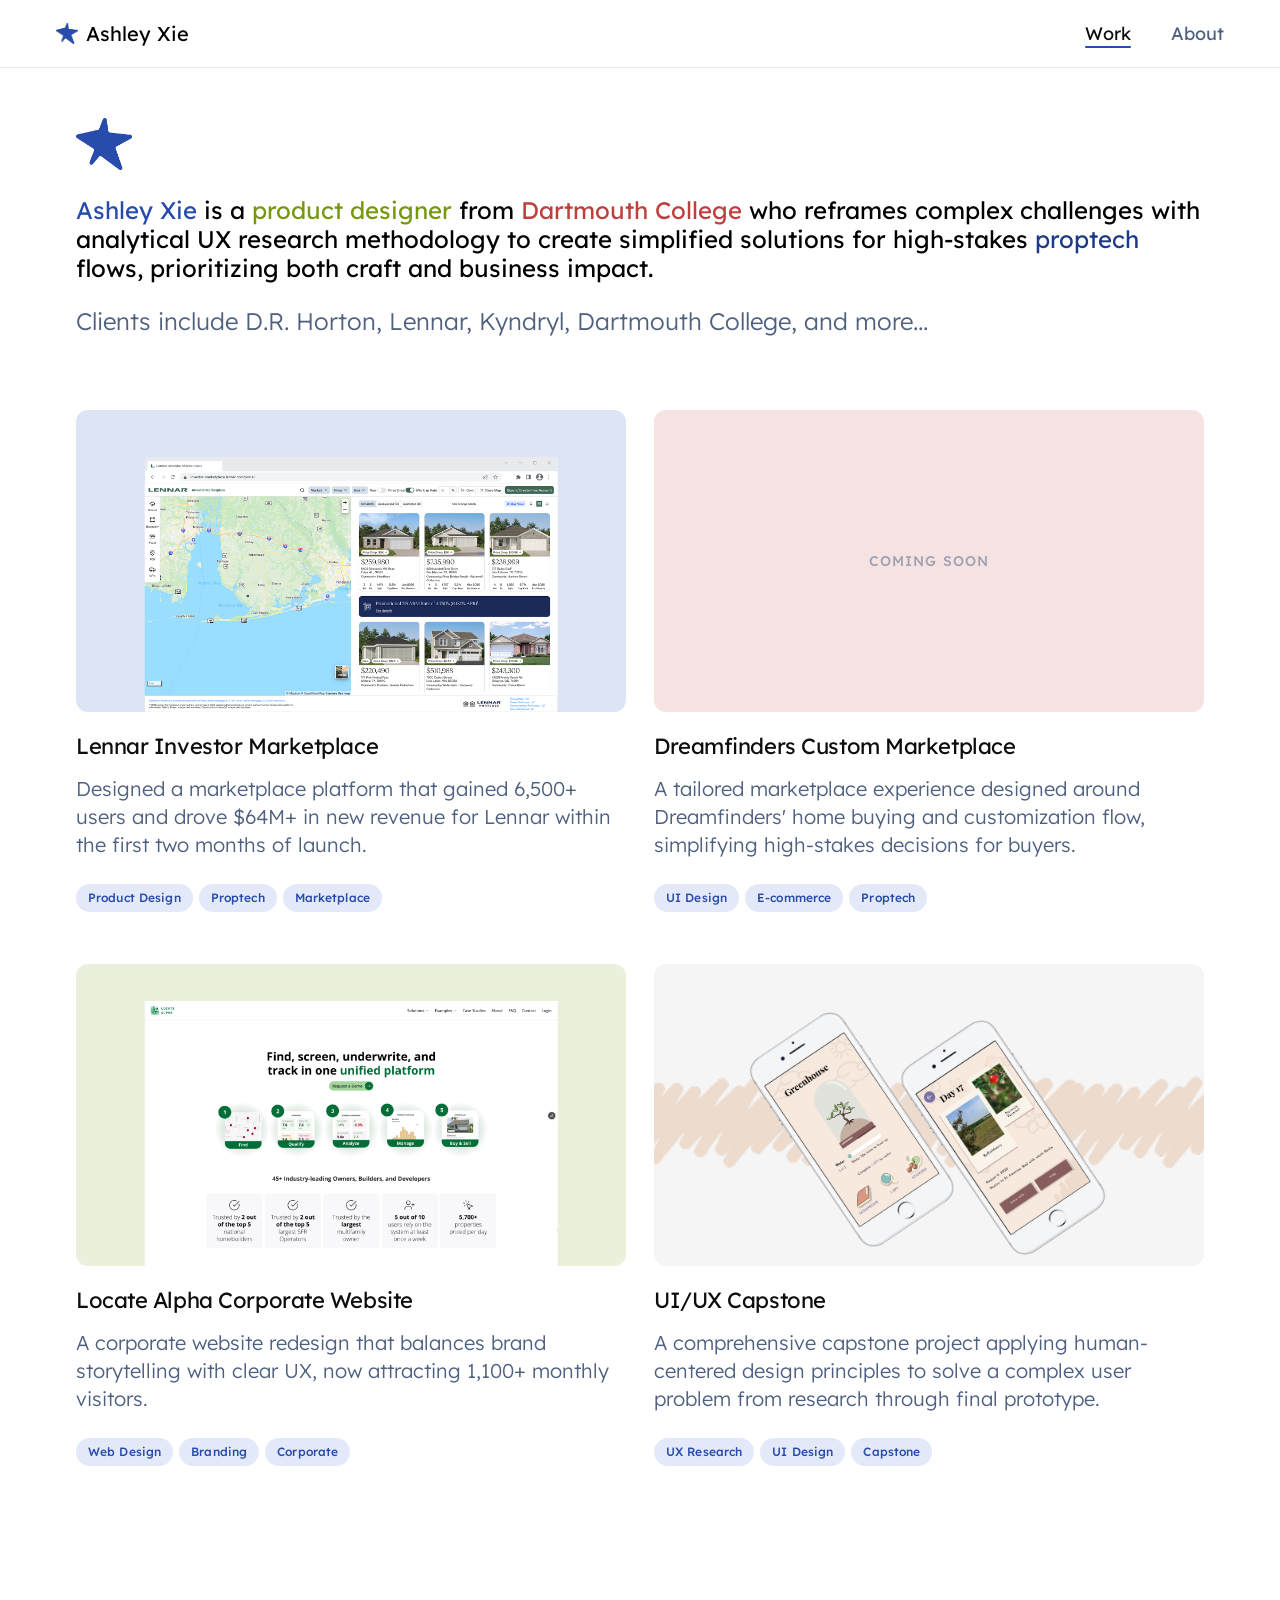
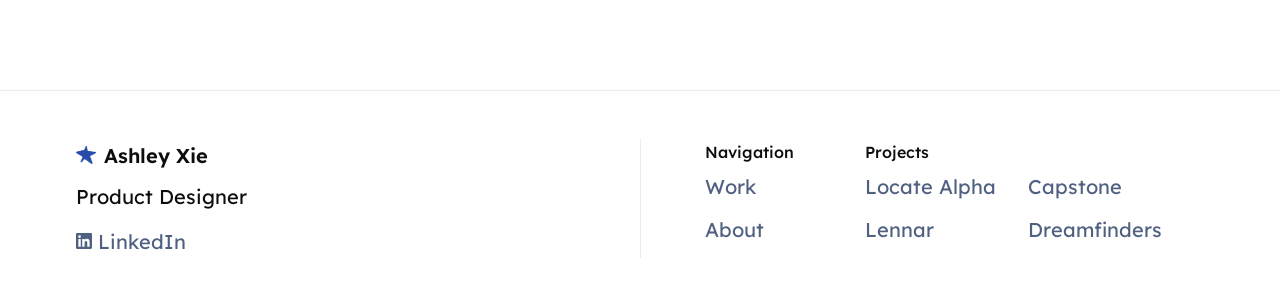
==== index.html @ a70cb06c "Update index.html" ====
<!DOCTYPE html>
<html lang="en">
<head>
  <meta charset="UTF-8" />
  <meta name="viewport" content="width=device-width, initial-scale=1.0" />
  <title>Ashley Xie — Product Designer</title>
  <meta name="description" content="Ashley Xie is a product designer focused on high-stakes proptech flows at Locate Alpha." />
  <link rel="preconnect" href="https://fonts.googleapis.com" />
  <link rel="preconnect" href="https://fonts.gstatic.com" crossorigin />
  <link href="https://fonts.googleapis.com/css2?family=Lexend:wght@300;400;500;600;700&display=swap" rel="stylesheet" />
  <link rel="stylesheet" href="css/styles.css" />
  <link rel="icon" type="image/png" href="images/star.png" />
</head>
<body>

  <!-- ── Navigation ─────────────────────────────────────────── -->
  <nav class="nav" role="navigation" aria-label="Main navigation">
    <div class="nav__inner">
      <a href="index.html" class="nav__logo"><img src="images/star.png" alt="" class="nav__logo-star" aria-hidden="true" />Ashley Xie</a>
      <button class="nav__toggle" aria-label="Toggle navigation menu" aria-expanded="false">
        <span></span><span></span><span></span>
      </button>
      <ul class="nav__links" role="list">
        <li><a href="index.html" class="nav__link active">Work</a></li>
        <li><a href="about.html" class="nav__link">About</a></li>
      </ul>
    </div>
  </nav>

  <main>
    <!-- ── Hero ───────────────────────────────────────────────── -->
    <section class="hero" aria-labelledby="hero-heading">
      <div class="container">
        <img src="images/star.png" alt="" class="hero__star" aria-hidden="true" />
        <p class="hero__statement" id="hero-heading">
          <strong class="hl-blue">Ashley Xie</strong> is a
          <strong class="hl-green">product designer</strong> from
          <strong class="hl-red">Dartmouth College</strong> who reframes complex challenges
          with analytical UX&nbsp;research methodology to create simplified solutions
          for high-stakes <strong class="hl-navy">proptech</strong> flows,
          prioritizing both craft and business impact.
        </p>
        <p class="hero__clients">Clients include D.R. Horton, Lennar, Kyndryl, Dartmouth College, and more...</p>
      </div>
    </section>

    <!-- ── Projects ───────────────────────────────────────────── -->
    <section class="projects" aria-labelledby="projects-heading">
      <div class="container">
        <div class="projects__grid">

          <!-- Card 1 — Lennar -->
          <article class="card">
            <a href="lennar.html" class="card__link" aria-label="View Lennar Investor Marketplace case study">
              <div class="card__thumb card__thumb--2">
                <img src="images/projects/lennar.png" alt="Lennar Investor Marketplace dashboard screenshot" loading="lazy" />
              </div>
              <div class="card__body">
                <h3 class="card__title">Lennar Investor Marketplace</h3>
                <p class="card__desc">
                  Designed a marketplace platform that gained 6,500+ users and drove $64M+
                  in new revenue for Lennar within the first two months of launch.
                </p>
                <div class="card__tags">
                  <span class="tag">Product Design</span>
                  <span class="tag">Proptech</span>
                  <span class="tag">Marketplace</span>
                </div>
              </div>
            </a>
          </article>

          <!-- Card 2 — Dreamfinders -->
          <article class="card">
            <a href="dreamfinders.html" class="card__link" aria-label="View Dreamfinders Custom Marketplace case study">
              <div class="card__thumb card__thumb--3 card__thumb--coming-soon">
                <span class="card__coming-soon">Coming Soon</span>
              </div>
              <div class="card__body">
                <h3 class="card__title">Dreamfinders Custom Marketplace</h3>
                <p class="card__desc">
                  A tailored marketplace experience designed around Dreamfinders' home
                  buying and customization flow, simplifying high-stakes decisions for buyers.
                </p>
                <div class="card__tags">
                  <span class="tag">UI Design</span>
                  <span class="tag">E-commerce</span>
                  <span class="tag">Proptech</span>
                </div>
              </div>
            </a>
          </article>

          <!-- Card 3 — Locate Alpha -->
          <article class="card">
            <a href="locate-alpha.html" class="card__link" aria-label="View Locate Alpha Corporate Website case study">
              <div class="card__thumb card__thumb--4">
                <img src="images/projects/locate-alpha.png" alt="Locate Alpha Corporate Website redesign screenshot" loading="lazy" />
              </div>
              <div class="card__body">
                <h3 class="card__title">Locate Alpha Corporate Website</h3>
                <p class="card__desc">
                  A corporate website redesign that balances brand storytelling with
                  clear UX, now attracting 1,100+ monthly visitors.
                </p>
                <div class="card__tags">
                  <span class="tag">Web Design</span>
                  <span class="tag">Branding</span>
                  <span class="tag">Corporate</span>
                </div>
              </div>
            </a>
          </article>

          <!-- Card 4 — UI/UX Capstone -->
          <article class="card">
            <a href="capstone.html" class="card__link" aria-label="View UI/UX Capstone case study">
              <div class="card__thumb card__thumb--1">
                <img src="images/projects/capstone.png" alt="UI/UX Capstone project screenshot" loading="lazy" />
              </div>
              <div class="card__body">
                <h3 class="card__title">UI/UX Capstone</h3>
                <p class="card__desc">
                  A comprehensive capstone project applying human-centered design principles
                  to solve a complex user problem from research through final prototype.
                </p>
                <div class="card__tags">
                  <span class="tag">UX Research</span>
                  <span class="tag">UI Design</span>
                  <span class="tag">Capstone</span>
                </div>
              </div>
            </a>
          </article>

        </div>
      </div>
    </section>
  </main>

  <!-- ── Footer ─────────────────────────────────────────────── -->
  <footer class="footer" role="contentinfo">
    <div class="container">
      <div class="footer__inner">
        <div class="footer__brand">
          <p class="footer__brand-name">
            <img src="images/star.png" alt="" class="footer__star-img" aria-hidden="true" />
            Ashley Xie
          </p>
          <p class="footer__tagline">Product Designer</p>
          <a href="https://www.linkedin.com/in/ashley-xie/" target="_blank" rel="noopener noreferrer" class="footer__social-link" aria-label="Connect on LinkedIn">
            <svg width="16" height="16" viewBox="0 0 24 24" fill="currentColor" aria-hidden="true"><path d="M20.447 20.452h-3.554v-5.569c0-1.328-.027-3.037-1.852-3.037-1.853 0-2.136 1.445-2.136 2.939v5.667H9.351V9h3.414v1.561h.046c.477-.9 1.637-1.85 3.37-1.85 3.601 0 4.267 2.37 4.267 5.455v6.286zM5.337 7.433a2.062 2.062 0 0 1-2.063-2.065 2.064 2.064 0 1 1 2.063 2.065zm1.782 13.019H3.555V9h3.564v11.452zM22.225 0H1.771C.792 0 0 .774 0 1.729v20.542C0 23.227.792 24 1.771 24h20.451C23.2 24 24 23.227 24 22.271V1.729C24 .774 23.2 0 22.222 0h.003z"/></svg>
            LinkedIn
          </a>
        </div>
        <div class="footer__divider" aria-hidden="true"></div>
        <nav class="footer__col" aria-label="Site navigation">
          <p class="footer__col-heading">Navigation</p>
          <a href="index.html" class="footer__link">Work</a>
          <a href="about.html" class="footer__link">About</a>
        </nav>
        <nav class="footer__col" aria-label="Projects">
          <p class="footer__col-heading">Projects</p>
          <div class="footer__projects">
            <div class="footer__projects-col">
              <a href="locate-alpha.html" class="footer__link">Locate Alpha</a>
              <a href="lennar.html" class="footer__link">Lennar</a>
            </div>
            <div class="footer__projects-col">
              <a href="capstone.html" class="footer__link">Capstone</a>
              <a href="dreamfinders.html" class="footer__link">Dreamfinders</a>
            </div>
          </div>
        </nav>
      </div>
    </div>
  </footer>

  <script src="js/main.js"></script>
  <script src="https://mcp.figma.com/mcp/html-to-design/capture.js" async></script>
</body>
</html>
---- css/styles.css ----
/* ============================================================
   CUSTOM PROPERTIES
   ============================================================ */
:root {
  --color-bg:           #FFFFFF;
  --color-off-white:    #F9FAFC;
  --color-light-blue:   #E3E9F9;
  --color-accent:       #274CAB;
  --color-accent-dark:  #1c3a87;
  --color-green:        #5a7a1a;
  --color-red:          #BF3E3E;
  --color-text:         #0D0D0D;
  --color-text-muted:   #4F6080;
  --color-border:       #E8ECF2;

  --font:               'Lexend', sans-serif;

  --text-xs:   12px;
  --text-sm:   14px;
  --text-base: 16px;
  --text-md:   18px;
  --text-lg:   22px;
  --text-xl:   32px;
  --text-2xl:  48px;
  --text-3xl:  72px;

  --space-xs:  8px;
  --space-sm:  16px;
  --space-md:  24px;
  --space-lg:  48px;
  --space-xl:  80px;
  --space-2xl: 120px;

  --radius-sm: 8px;
  --radius-md: 16px;
  --radius-lg: 24px;
  --radius-pill: 100px;

  --container-max: 1240px;
  --container-px:  56px;
  --nav-h:         68px;

  --ease: 0.22s ease;
}

/* ============================================================
   RESET
   ============================================================ */
*, *::before, *::after { box-sizing: border-box; margin: 0; padding: 0; }
html { scroll-behavior: smooth; }
body {
  font-family: var(--font);
  font-size: var(--text-base);
  line-height: 1.65;
  color: var(--color-text);
  background: var(--color-bg);
  -webkit-font-smoothing: antialiased;
  min-font-size: var(--text-xs);
}
img, video { max-width: 100%; height: auto; display: block; }
a { color: inherit; text-decoration: none; }
ul { list-style: none; }
button { font-family: var(--font); cursor: pointer; border: none; background: none; }

/* ============================================================
   LAYOUT
   ============================================================ */
.container {
  max-width: var(--container-max);
  margin: 0 auto;
  padding: 0 var(--container-px);
}

/* ============================================================
   NAVIGATION
   ============================================================ */
.nav {
  position: fixed;
  top: 0; left: 0; right: 0;
  height: var(--nav-h);
  background: rgba(255, 255, 255, 0.92);
  backdrop-filter: blur(16px);
  -webkit-backdrop-filter: blur(16px);
  border-bottom: 1px solid var(--color-border);
  z-index: 200;
}

.nav__inner {
  width: 100%;
  padding: 0 var(--container-px);
  height: 100%;
  display: flex;
  align-items: center;
  justify-content: space-between;
}

.nav__logo {
  display: flex;
  align-items: center;
  gap: 8px;
  font-size: 20px;
  font-weight: 400;
  letter-spacing: 0;
  color: #000000;
  transition: opacity var(--ease);
}
.nav__logo:hover { opacity: 0.75; }
.nav__logo-star {
  width: 22px;
  height: 22px;
  object-fit: contain;
  flex-shrink: 0;
}

.nav__links {
  display: flex;
  gap: 40px;
  align-items: center;
}

.nav__link {
  font-size: 18px;
  font-weight: 400;
  color: var(--color-text-muted);
  transition: color var(--ease);
  position: relative;
}
.nav__link::after {
  content: '';
  position: absolute;
  bottom: -3px; left: 0; right: 0;
  height: 2px;
  background: var(--color-accent);
  border-radius: 2px;
  transform: scaleX(0);
  transition: transform var(--ease);
  transform-origin: left;
}
.nav__link:hover,
.nav__link.active { color: var(--color-text); }
.nav__link:hover::after,
.nav__link.active::after { transform: scaleX(1); }

/* hamburger */
.nav__toggle {
  display: none;
  flex-direction: column;
  gap: 5px;
  padding: 6px;
}
.nav__toggle span {
  display: block;
  width: 22px; height: 2px;
  background: var(--color-text);
  border-radius: 2px;
  transition: transform 0.2s ease, opacity 0.2s ease;
}
.nav__toggle[aria-expanded="true"] span:nth-child(1) { transform: translateY(7px) rotate(45deg); }
.nav__toggle[aria-expanded="true"] span:nth-child(2) { opacity: 0; }
.nav__toggle[aria-expanded="true"] span:nth-child(3) { transform: translateY(-7px) rotate(-45deg); }

/* ============================================================
   BUTTONS
   ============================================================ */
.btn {
  display: inline-flex;
  align-items: center;
  gap: 8px;
  padding: 14px 28px;
  border-radius: var(--radius-pill);
  font-family: var(--font);
  font-size: var(--text-sm);
  font-weight: 500;
  transition: all var(--ease);
  text-decoration: none;
  border: none;
}
.btn--primary {
  background: var(--color-accent);
  color: #fff;
}
.btn--primary:hover {
  background: var(--color-accent-dark);
  transform: translateY(-2px);
  box-shadow: 0 8px 24px rgba(39, 76, 171, 0.25);
}
.btn--primary:focus-visible {
  outline: 3px solid var(--color-accent);
  outline-offset: 3px;
}
.btn--ghost {
  background: transparent;
  color: var(--color-accent);
  border: 1.5px solid var(--color-accent);
}
.btn--ghost:hover {
  background: var(--color-light-blue);
}

/* ============================================================
   TAGS
   ============================================================ */
.tag {
  display: inline-block;
  padding: 4px 12px;
  background: var(--color-light-blue);
  color: var(--color-accent);
  border-radius: var(--radius-pill);
  font-size: var(--text-xs);
  font-weight: 500;
  letter-spacing: 0.01em;
}
.tag--green { background: #EAF4D4; color: #5a7a1a; }
.tag--red   { background: #FAEDED; color: var(--color-red); }

/* ============================================================
   SECTION HEADING
   ============================================================ */
.section-label {
  font-size: var(--text-xs);
  font-weight: 500;
  letter-spacing: 0.1em;
  text-transform: uppercase;
  color: var(--color-accent);
  margin-bottom: var(--space-sm);
}
.section-title {
  font-size: var(--text-xl);
  font-weight: 500;
  letter-spacing: -0.02em;
  color: var(--color-text);
}

/* ============================================================
   HERO
   ============================================================ */
.hero {
  padding-top: calc(var(--nav-h) + var(--space-lg));
  padding-bottom: 68px;
}

@keyframes star-fall {
  0%   { transform: translateY(0) rotate(0deg) scale(1); opacity: 1; }
  80%  { opacity: 1; }
  100% { transform: translateY(110vh) rotate(720deg) scale(0.5); opacity: 0; }
}
.star-particle {
  position: fixed;
  top: -60px;
  pointer-events: none;
  z-index: 9999;
  animation: star-fall linear forwards;
}

@keyframes wiggle {
  0%   { transform: rotate(0deg); }
  20%  { transform: rotate(-18deg); }
  40%  { transform: rotate(14deg); }
  60%  { transform: rotate(-9deg); }
  80%  { transform: rotate(5deg); }
  100% { transform: rotate(0deg); }
}
@keyframes wiggle-hover {
  0%   { transform: rotate(0deg); }
  20%  { transform: rotate(-18deg); }
  40%  { transform: rotate(14deg); }
  60%  { transform: rotate(-9deg); }
  80%  { transform: rotate(5deg); }
  100% { transform: rotate(0deg); }
}

.hero__star {
  width: 56px;
  height: 56px;
  object-fit: contain;
  display: block;
  margin-bottom: 24px;
  transform-origin: center center;
  animation: wiggle 0.7s ease-in-out;
  cursor: default;
}
.hero__star:hover {
  animation: wiggle-hover 0.7s ease-in-out;
}

.hero__statement {
  font-size: 24px;
  font-weight: 400;
  color: #000000;
  line-height: 1.2;
  letter-spacing: 0;
  max-width: 100%;
}

.hero__clients {
  margin-top: 20px;
  font-size: 24px;
  font-weight: 300;
  color: var(--color-text-muted);
}

/* highlighted keywords */
.hl-blue,
.hl-green,
.hl-red,
.hl-navy {
  font-weight: 400;
  font-style: normal;
}
.hl-blue  { color: #274CAB; }
.hl-green { color: #76980F; }
.hl-red   { color: #BF3E3E; }
.hl-navy  { color: #1c3a87; }

/* ============================================================
   PROJECTS SECTION
   ============================================================ */
.projects {
  padding: 0 0 var(--space-2xl);
}

.projects__header {
  display: flex;
  align-items: flex-end;
  justify-content: space-between;
  margin-bottom: var(--space-lg);
  gap: var(--space-md);
}

.projects__grid {
  display: grid;
  grid-template-columns: repeat(2, 1fr);
  gap: 28px;
}

/* ============================================================
   PROJECT CARD
   ============================================================ */
.card {
  background: transparent;
  border-radius: 12px;
  display: flex;
  flex-direction: column;
}
.card:hover {}
.card:focus-within {
  outline: 3px solid var(--color-accent);
  outline-offset: 2px;
}

.card__link {
  display: flex;
  flex-direction: column;
  flex: 1;
  outline: none;
}

.card__thumb {
  width: 100%;
  aspect-ratio: 20 / 11;
  overflow: hidden;
  position: relative;
  flex-shrink: 0;
  border-radius: 12px;
}
.card__thumb img {
  position: absolute;
  bottom: 0;
  left: 50%;
  transform: translateX(-50%);
  width: 75%;
  height: auto;
  max-height: 100%;
  display: block;
  transition: transform 0.35s ease;
}
.card:hover .card__thumb img { transform: translateX(-50%) scale(1.04); }

/* flat solid background colors — pastel tints of hero blue/green/red */
.card__thumb--1 { background: #F5F5F5; } /* light gray   — Capstone  */
.card__thumb--2 { background: #DDE4F5; } /* pastel blue  — Lennar    */
.card__thumb--3 { background: #F5E2E2; } /* pastel red   — Dreamfinders */
.card__thumb--4 { background: #EAF0DB; } /* pastel green — Locate Alpha */

/* Capstone card — landscape image, fill full width */
.card__thumb--1 img {
  width: 100%;
  height: auto;
  max-height: none;
}


.card__thumb--coming-soon {
  display: flex;
  align-items: center;
  justify-content: center;
}
.card__coming-soon {
  font-size: var(--text-sm);
  font-weight: 500;
  letter-spacing: 0.08em;
  text-transform: uppercase;
  color: var(--color-text-muted);
  opacity: 0.5;
}

.card__body {
  padding: 20px 0 24px;
  flex: 1;
  display: flex;
  flex-direction: column;
}

.card__tags {
  display: flex;
  flex-wrap: wrap;
  gap: 6px;
  margin-top: 25px;
}

.card__title {
  font-size: var(--text-lg);
  font-weight: 400;
  letter-spacing: -0.02em;
  color: var(--color-text);
  line-height: 1.3;
  margin-bottom: 14px;
}

.card__desc {
  font-size: 20px;
  font-weight: 300;
  color: var(--color-text-muted);
  line-height: 1.4;
  flex: 1;
}

.card__arrow {
  display: inline-flex;
  align-items: center;
  gap: 6px;
  margin-top: 20px;
  font-size: var(--text-xs);
  font-weight: 500;
  color: var(--color-accent);
  letter-spacing: 0.03em;
}
.card__arrow svg {
  transition: transform var(--ease);
}
.card:hover .card__arrow svg { transform: translateX(4px); }

/* ============================================================
   FOOTER
   ============================================================ */
.footer {
  background: var(--color-bg);
  border-top: 1px solid var(--color-border);
  padding: var(--space-lg) 0;
  margin-top: var(--space-xl);
}

.footer__inner {
  display: flex;
  align-items: flex-start;
  gap: 0;
}

/* Brand */
.footer__brand {
  flex: 0 0 50%;
  box-sizing: border-box;
  padding-right: 64px;
  min-width: 0;
}
.footer__brand-name {
  display: flex;
  align-items: center;
  gap: 8px;
  font-size: 20px;
  font-weight: 600;
  color: var(--color-text);
  margin-bottom: 8px;
}
.footer__star-img {
  width: 20px;
  height: 20px;
  object-fit: contain;
  flex-shrink: 0;
}
.footer__tagline {
  font-size: 20px;
  font-weight: 400;
  color: var(--color-text);
}
.footer__social-link {
  display: inline-flex;
  align-items: center;
  gap: 6px;
  margin-top: 12px;
  font-size: 20px;
  font-weight: 400;
  color: var(--color-text-muted);
  transition: color var(--ease);
}
.footer__social-link:hover { color: var(--color-text); }

/* Vertical divider */
.footer__divider {
  width: 1px;
  background: var(--color-border);
  align-self: stretch;
  flex-shrink: 0;
}

/* Nav columns */
.footer__col {
  display: flex;
  flex-direction: column;
  gap: 10px;
  min-width: 120px;
  align-items: flex-start;
}

.footer__divider + .footer__col { margin-left: 64px; }
.footer__col + .footer__col    { margin-left: 40px; }
.footer__col-heading {
  font-size: 16px;
  font-weight: 500;
  color: var(--color-text);
  margin-bottom: -5px;
}
.footer__link {
  font-size: 20px;
  color: var(--color-text-muted);
  transition: color var(--ease);
  position: relative;
  display: inline-block;
}
.footer__link::after {
  content: '';
  position: absolute;
  bottom: -3px; left: 0; right: 0;
  height: 2px;
  background: var(--color-accent);
  border-radius: 2px;
  transform: scaleX(0);
  transition: transform var(--ease);
  transform-origin: left;
}
.footer__link:hover { color: var(--color-text); }
.footer__link:hover::after { transform: scaleX(1); }

/* Projects 2-column sub-grid */
.footer__projects {
  display: flex;
  gap: 32px;
}
.footer__projects-col {
  display: flex;
  flex-direction: column;
  gap: 10px;
  align-items: flex-start;
}

/* ============================================================
   ABOUT PAGE
   ============================================================ */
.about-section {
  padding-top: calc(var(--nav-h) + var(--space-2xl));
  padding-bottom: var(--space-2xl);
}

.about-split {
  display: grid;
  grid-template-columns: 1fr 1fr;
  gap: 80px;
  align-items: start;
}

.about-label {
  font-size: clamp(18px, 2vw, 22px);
  font-weight: 400;
  color: var(--color-text);
  line-height: 1.75;
  margin-bottom: var(--space-lg);
  display: inline-block;
  border-bottom: 2px solid var(--color-accent);
  padding-bottom: 4px;
}

.about-bio p {
  font-size: clamp(18px, 2vw, 22px);
  font-weight: 300;
  color: var(--color-text);
  line-height: 1.75;
  margin-bottom: var(--space-md);
}
.about-bio .about-label {
  font-weight: 400;
}

.about-skills {
  list-style: none;
  padding: 0;
  margin: 0;
}

.about-skills li {
  font-size: clamp(18px, 2vw, 22px);
  font-weight: 300;
  color: var(--color-text);
  padding: 18px 0;
  border-top: 1px solid var(--color-border);
  line-height: 1.75;
}

.about-skills li:last-child {
  border-bottom: 1px solid var(--color-border);
}

/* ============================================================
   WORK PAGE
   ============================================================ */
.work-section {
  padding-top: calc(var(--nav-h) + var(--space-xl));
  padding-bottom: var(--space-2xl);
}
.work-section .section-title {
  margin-bottom: var(--space-lg);
}
.work-grid {
  display: grid;
  grid-template-columns: repeat(2, 1fr);
  gap: 28px;
}

/* ============================================================
   PAGE HERO (Work + other inner pages)
   ============================================================ */
.page-hero {
  padding-top: calc(var(--nav-h) + var(--space-xl));
  padding-bottom: var(--space-lg);
  border-bottom: 1px solid var(--color-border);
  margin-bottom: var(--space-xl);
}
.page-hero h1 {
  font-size: clamp(36px, 5vw, 56px);
  font-weight: 600;
  letter-spacing: -0.03em;
  margin-bottom: var(--space-sm);
}
.page-hero p {
  font-size: var(--text-md);
  font-weight: 300;
  color: var(--color-text-muted);
  max-width: 560px;
}

/* ============================================================
   SCROLL HINT
   ============================================================ */
.scroll-hint {
  margin-top: var(--space-lg);
  display: flex;
  align-items: center;
  gap: 10px;
  font-size: var(--text-xs);
  color: var(--color-text-muted);
  letter-spacing: 0.05em;
  text-transform: uppercase;
}
.scroll-hint__line {
  width: 32px; height: 1px;
  background: var(--color-border);
}

/* ============================================================
   MEDIA — TABLET (max 1024px)
   ============================================================ */
@media (max-width: 1024px) {
  :root {
    --container-px: 40px;
  }

  .about-grid {
    grid-template-columns: 1fr 360px;
    gap: 56px;
  }
}

/* ============================================================
   MEDIA — TABLET PORTRAIT (max 768px)
   ============================================================ */
@media (max-width: 768px) {
  :root {
    --container-px: 28px;
    --space-xl: 64px;
    --space-2xl: 96px;
  }

  .nav__links {
    display: none;
    position: fixed;
    top: var(--nav-h);
    left: 0; right: 0;
    background: #fff;
    flex-direction: column;
    gap: 0;
    border-bottom: 1px solid var(--color-border);
    padding: var(--space-xs) 0;
    box-shadow: 0 8px 24px rgba(0,0,0,0.08);
  }
  .nav__links.is-open {
    display: flex;
  }
  .nav__link {
    padding: 14px var(--container-px);
    font-size: var(--text-base);
  }
  .nav__link::after { display: none; }
  .nav__toggle { display: flex; }

  .projects__header { flex-direction: column; align-items: flex-start; }
  .projects__grid,
  .work-grid { grid-template-columns: 1fr; gap: 20px; }

  .about-split {
    grid-template-columns: 1fr;
    gap: var(--space-xl);
  }

  .footer__inner { flex-direction: column; gap: var(--space-md); align-items: stretch; }
  .footer__col { margin-left: 0 !important; width: 100%; }
  .footer__brand { text-align: left; width: 100%; padding-right: 0; padding-bottom: var(--space-md); border-bottom: 1px solid var(--color-border); }
  .footer__brand-name { justify-content: flex-start; }
  .footer__divider { display: none; }
}

/* ============================================================
   MEDIA — MOBILE (max 480px)
   ============================================================ */
@media (max-width: 480px) {
  :root {
    --container-px: 20px;
    --space-xl: 56px;
    --space-2xl: 80px;
  }

  .hero__statement { font-size: 18px; }
  .hero__clients { font-size: 18px; line-height: 1.2; }

  .card__body { padding: 16px 0 20px; }
}

/* ============================================================
   FOCUS STYLES (accessibility)
   ============================================================ */
:focus-visible {
  outline: 2px solid var(--color-accent);
  outline-offset: 3px;
  border-radius: 4px;
}

/* ============================================================
   VIDEO / GIF SUPPORT
   ============================================================ */
.card__thumb video,
.card__thumb .gif-wrap {
  position: absolute;
  inset: 0;
  width: 100%; height: 100%;
  object-fit: cover;
}
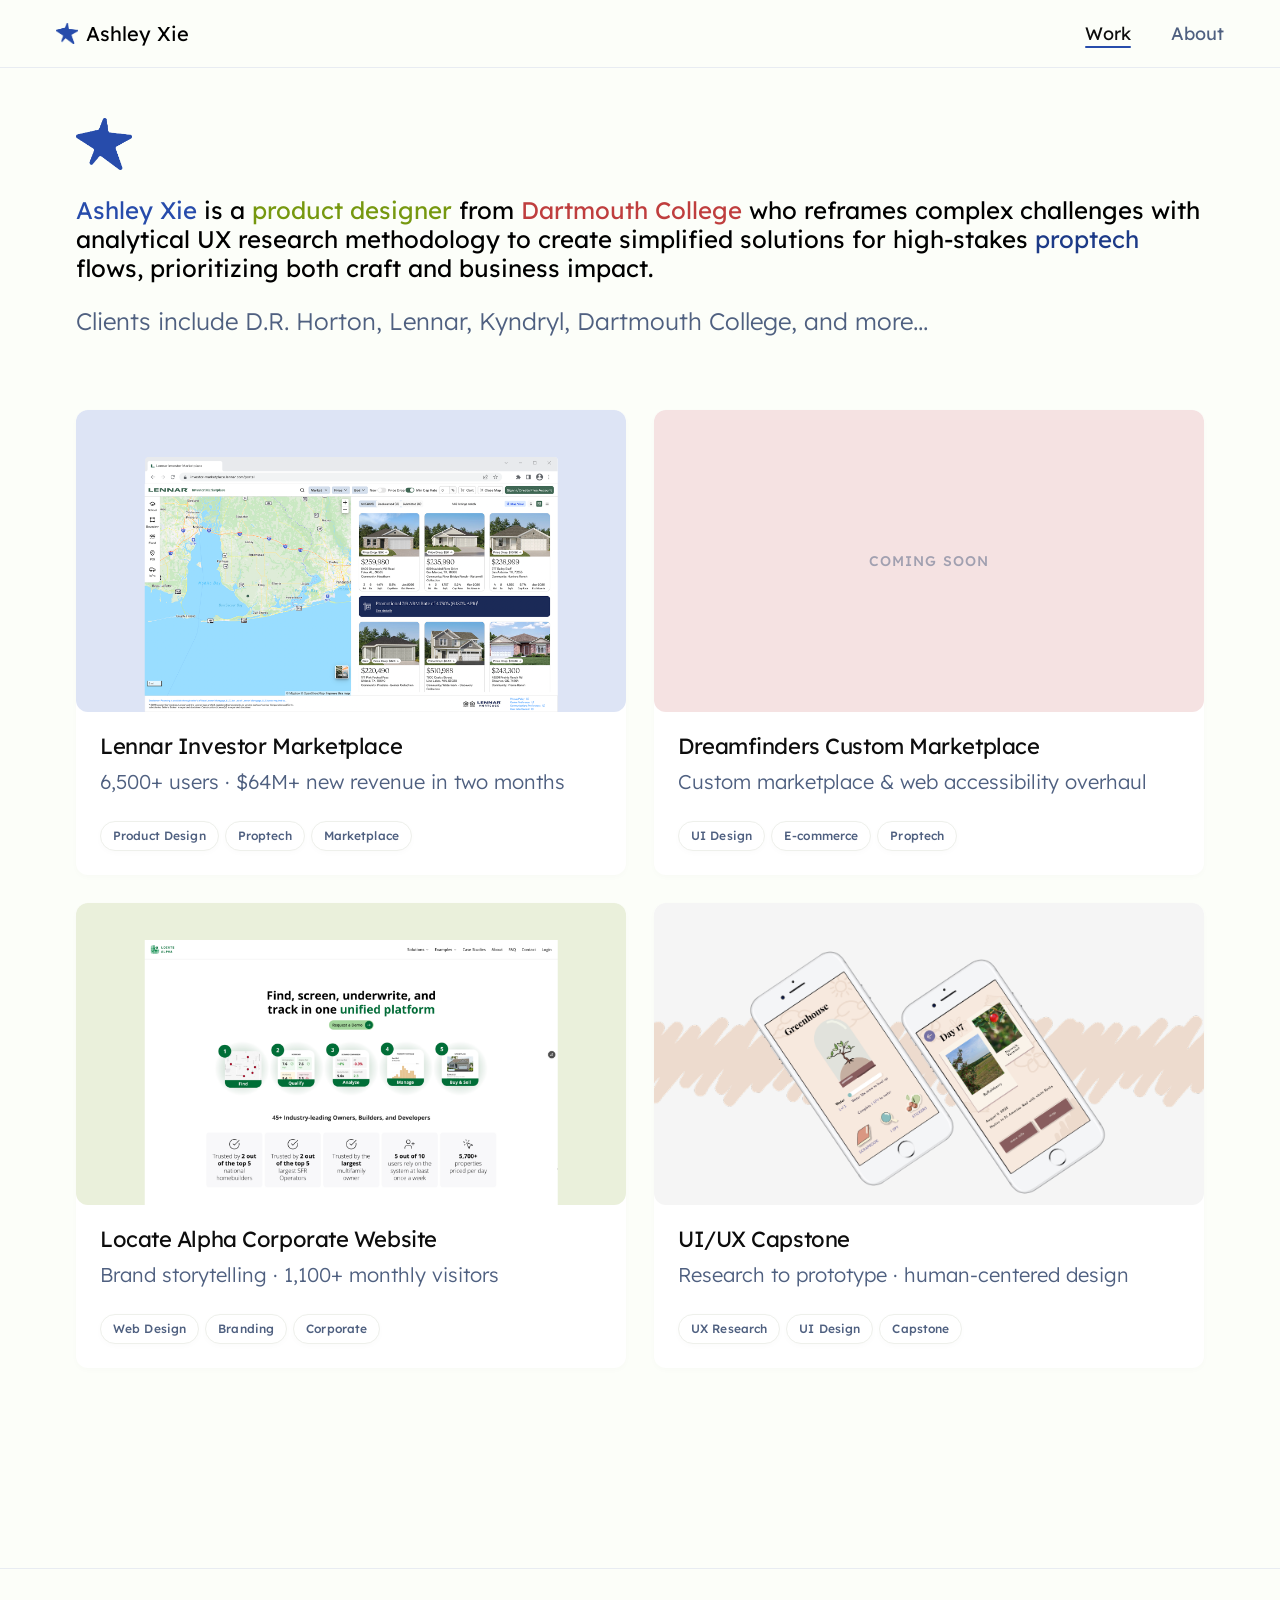
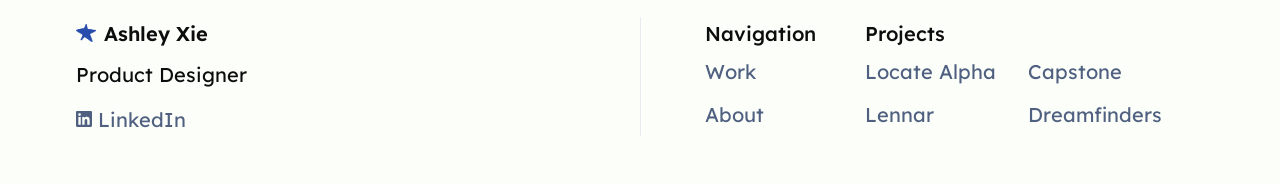
==== commit 348d4f6c: "cards" ====
--- a/index.html
+++ b/index.html
@@ -57,10 +57,7 @@
               </div>
               <div class="card__body">
                 <h3 class="card__title">Lennar Investor Marketplace</h3>
-                <p class="card__desc">
-                  Designed a marketplace platform that gained 6,500+ users and drove $64M+
-                  in new revenue for Lennar within the first two months of launch.
-                </p>
+                <p class="card__desc">6,500+ users · $64M+ new revenue in two months</p>
                 <div class="card__tags">
                   <span class="tag">Product Design</span>
                   <span class="tag">Proptech</span>
@@ -78,10 +75,7 @@
               </div>
               <div class="card__body">
                 <h3 class="card__title">Dreamfinders Custom Marketplace</h3>
-                <p class="card__desc">
-                  A tailored marketplace experience designed around Dreamfinders' home
-                  buying and customization flow, simplifying high-stakes decisions for buyers.
-                </p>
+                <p class="card__desc">Custom marketplace & web accessibility overhaul</p>
                 <div class="card__tags">
                   <span class="tag">UI Design</span>
                   <span class="tag">E-commerce</span>
@@ -99,10 +93,7 @@
               </div>
               <div class="card__body">
                 <h3 class="card__title">Locate Alpha Corporate Website</h3>
-                <p class="card__desc">
-                  A corporate website redesign that balances brand storytelling with
-                  clear UX, now attracting 1,100+ monthly visitors.
-                </p>
+                <p class="card__desc">Brand storytelling · 1,100+ monthly visitors</p>
                 <div class="card__tags">
                   <span class="tag">Web Design</span>
                   <span class="tag">Branding</span>
@@ -120,10 +111,7 @@
               </div>
               <div class="card__body">
                 <h3 class="card__title">UI/UX Capstone</h3>
-                <p class="card__desc">
-                  A comprehensive capstone project applying human-centered design principles
-                  to solve a complex user problem from research through final prototype.
-                </p>
+                <p class="card__desc">Research to prototype · human-centered design</p>
                 <div class="card__tags">
                   <span class="tag">UX Research</span>
                   <span class="tag">UI Design</span>
@@ -177,6 +165,5 @@
   </footer>
 
   <script src="js/main.js"></script>
-  <script src="https://mcp.figma.com/mcp/html-to-design/capture.js" async></script>
 </body>
 </html>
--- a/css/styles.css
+++ b/css/styles.css
@@ -2,7 +2,7 @@
    CUSTOM PROPERTIES
    ============================================================ */
 :root {
-  --color-bg:           #FFFFFF;
+  --color-bg:           #FCFEF9;
   --color-off-white:    #F9FAFC;
   --color-light-blue:   #E3E9F9;
   --color-accent:       #274CAB;
@@ -78,7 +78,7 @@
   position: fixed;
   top: 0; left: 0; right: 0;
   height: var(--nav-h);
-  background: rgba(255, 255, 255, 0.92);
+  background: rgba(252, 254, 249, 0.92);
   backdrop-filter: blur(16px);
   -webkit-backdrop-filter: blur(16px);
   border-bottom: 1px solid var(--color-border);
@@ -203,12 +203,14 @@
 .tag {
   display: inline-block;
   padding: 4px 12px;
-  background: var(--color-light-blue);
-  color: var(--color-accent);
+  background: #FFFFFF;
+  color: var(--color-text-muted);
+  border: 1px solid #EEF0EB;
   border-radius: var(--radius-pill);
   font-size: var(--text-xs);
   font-weight: 500;
   letter-spacing: 0.01em;
+  box-shadow: 0 2px 6px rgba(0, 0, 0, 0.02);
 }
 .tag--green { background: #EAF4D4; color: #5a7a1a; }
 .tag--red   { background: #FAEDED; color: var(--color-red); }
@@ -337,10 +339,11 @@
    PROJECT CARD
    ============================================================ */
 .card {
-  background: transparent;
+  background: #FFFFFF;
   border-radius: 12px;
   display: flex;
   flex-direction: column;
+  box-shadow: 0 2px 6px rgba(0, 0, 0, 0.02);
 }
 .card:hover {}
 .card:focus-within {
@@ -405,7 +408,7 @@
 }
 
 .card__body {
-  padding: 20px 0 24px;
+  padding: 20px 24px 24px;
   flex: 1;
   display: flex;
   flex-direction: column;
@@ -424,7 +427,7 @@
   letter-spacing: -0.02em;
   color: var(--color-text);
   line-height: 1.3;
-  margin-bottom: 14px;
+  margin-bottom: 7px;
 }
 
 .card__desc {
@@ -525,7 +528,7 @@
 .footer__divider + .footer__col { margin-left: 64px; }
 .footer__col + .footer__col    { margin-left: 40px; }
 .footer__col-heading {
-  font-size: 16px;
+  font-size: 20px;
   font-weight: 500;
   color: var(--color-text);
   margin-bottom: -5px;
@@ -582,8 +585,8 @@
   font-size: clamp(18px, 2vw, 22px);
   font-weight: 400;
   color: var(--color-text);
-  line-height: 1.75;
-  margin-bottom: var(--space-lg);
+  line-height: 1.2;
+  margin-bottom: var(--space-md);
   display: inline-block;
   border-bottom: 2px solid var(--color-accent);
   padding-bottom: 4px;
@@ -593,7 +596,7 @@
   font-size: clamp(18px, 2vw, 22px);
   font-weight: 300;
   color: var(--color-text);
-  line-height: 1.75;
+  line-height: 1.2;
   margin-bottom: var(--space-md);
 }
 .about-bio .about-label {
@@ -610,9 +613,9 @@
   font-size: clamp(18px, 2vw, 22px);
   font-weight: 300;
   color: var(--color-text);
-  padding: 18px 0;
+  padding: 10px 0;
   border-top: 1px solid var(--color-border);
-  line-height: 1.75;
+  line-height: 1.2;
 }
 
 .about-skills li:last-child {
@@ -704,7 +707,7 @@
     position: fixed;
     top: var(--nav-h);
     left: 0; right: 0;
-    background: #fff;
+    background: var(--color-bg);
     flex-direction: column;
     gap: 0;
     border-bottom: 1px solid var(--color-border);
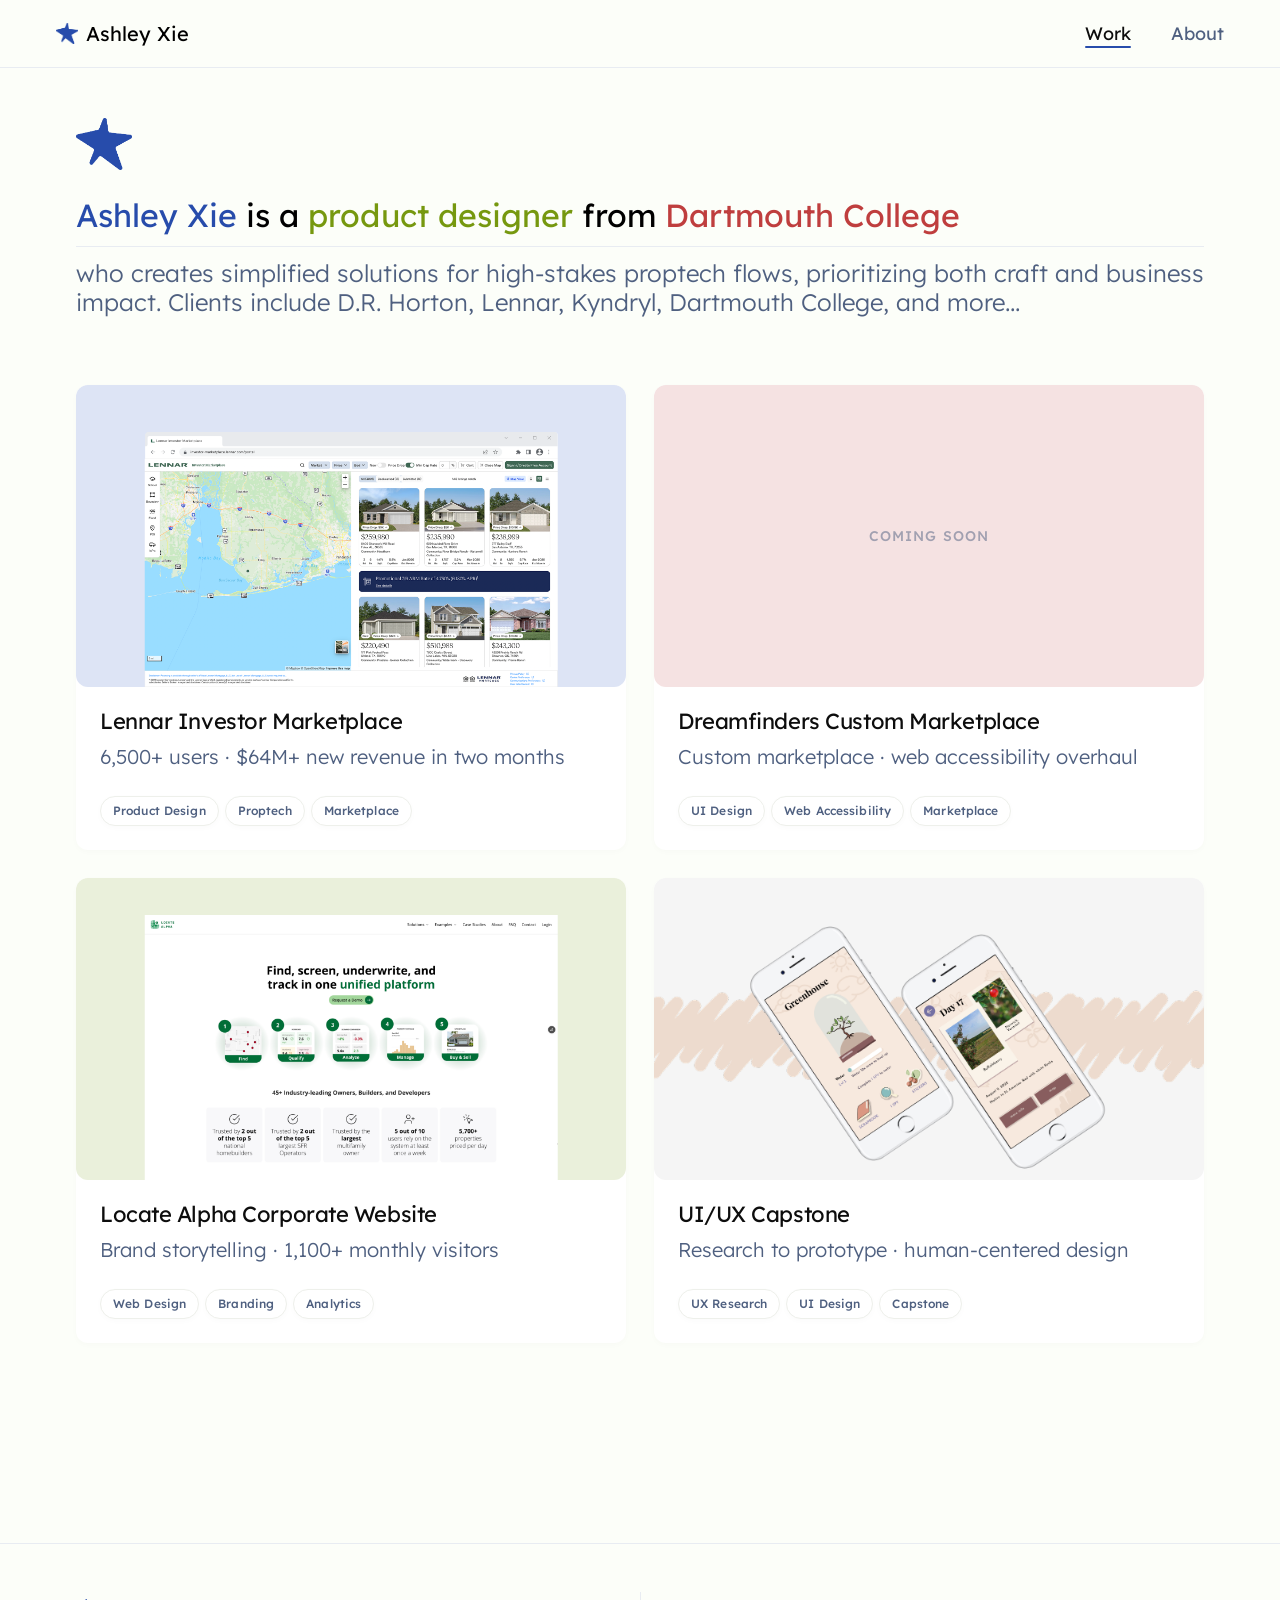
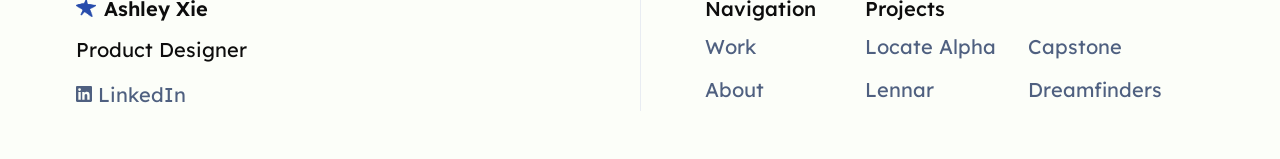
==== commit af7f41f5: "vanity fixes" ====
--- a/index.html
+++ b/index.html
@@ -33,14 +33,11 @@
       <div class="container">
         <img src="images/star.png" alt="" class="hero__star" aria-hidden="true" />
         <p class="hero__statement" id="hero-heading">
-          <strong class="hl-blue">Ashley Xie</strong> is a
+          <span class="hero__line1"><strong class="hl-blue">Ashley Xie</strong> is a
           <strong class="hl-green">product designer</strong> from
-          <strong class="hl-red">Dartmouth College</strong> who reframes complex challenges
-          with analytical UX&nbsp;research methodology to create simplified solutions
-          for high-stakes <strong class="hl-navy">proptech</strong> flows,
-          prioritizing both craft and business impact.
+          <strong class="hl-red">Dartmouth College</strong></span>
+          <span class="hero__sub">who creates simplified solutions for high-stakes proptech flows, prioritizing both craft and business impact. Clients include D.R. Horton, Lennar, Kyndryl, Dartmouth College, and more...</span>
         </p>
-        <p class="hero__clients">Clients include D.R. Horton, Lennar, Kyndryl, Dartmouth College, and more...</p>
       </div>
     </section>
 
@@ -75,11 +72,11 @@
               </div>
               <div class="card__body">
                 <h3 class="card__title">Dreamfinders Custom Marketplace</h3>
-                <p class="card__desc">Custom marketplace & web accessibility overhaul</p>
+                <p class="card__desc">Custom marketplace · web accessibility overhaul</p>
                 <div class="card__tags">
                   <span class="tag">UI Design</span>
-                  <span class="tag">E-commerce</span>
-                  <span class="tag">Proptech</span>
+                  <span class="tag">Web Accessibility</span>
+                  <span class="tag">Marketplace</span>
                 </div>
               </div>
             </a>
@@ -97,7 +94,7 @@
                 <div class="card__tags">
                   <span class="tag">Web Design</span>
                   <span class="tag">Branding</span>
-                  <span class="tag">Corporate</span>
+                  <span class="tag">Analytics</span>
                 </div>
               </div>
             </a>
--- a/css/styles.css
+++ b/css/styles.css
@@ -285,6 +285,14 @@
   animation: wiggle-hover 0.7s ease-in-out;
 }
 
+.hero__line1 {
+  font-size: 32px;
+  display: block;
+  border-bottom: 1px solid var(--color-border);
+  padding-bottom: 12px;
+  margin-bottom: 12px;
+}
+
 .hero__statement {
   font-size: 24px;
   font-weight: 400;
@@ -294,8 +302,8 @@
   max-width: 100%;
 }
 
-.hero__clients {
-  margin-top: 20px;
+.hero__sub {
+  display: block;
   font-size: 24px;
   font-weight: 300;
   color: var(--color-text-muted);
@@ -751,9 +759,11 @@
   }
 
   .hero__statement { font-size: 18px; }
-  .hero__clients { font-size: 18px; line-height: 1.2; }
-
-  .card__body { padding: 16px 0 20px; }
+  .hero__sub { font-size: 18px; }
+
+  .card__body { padding: 16px 24px 20px; }
+  .card__title { font-size: 18px; }
+  .card__desc  { font-size: 16px; }
 }
 
 /* ============================================================
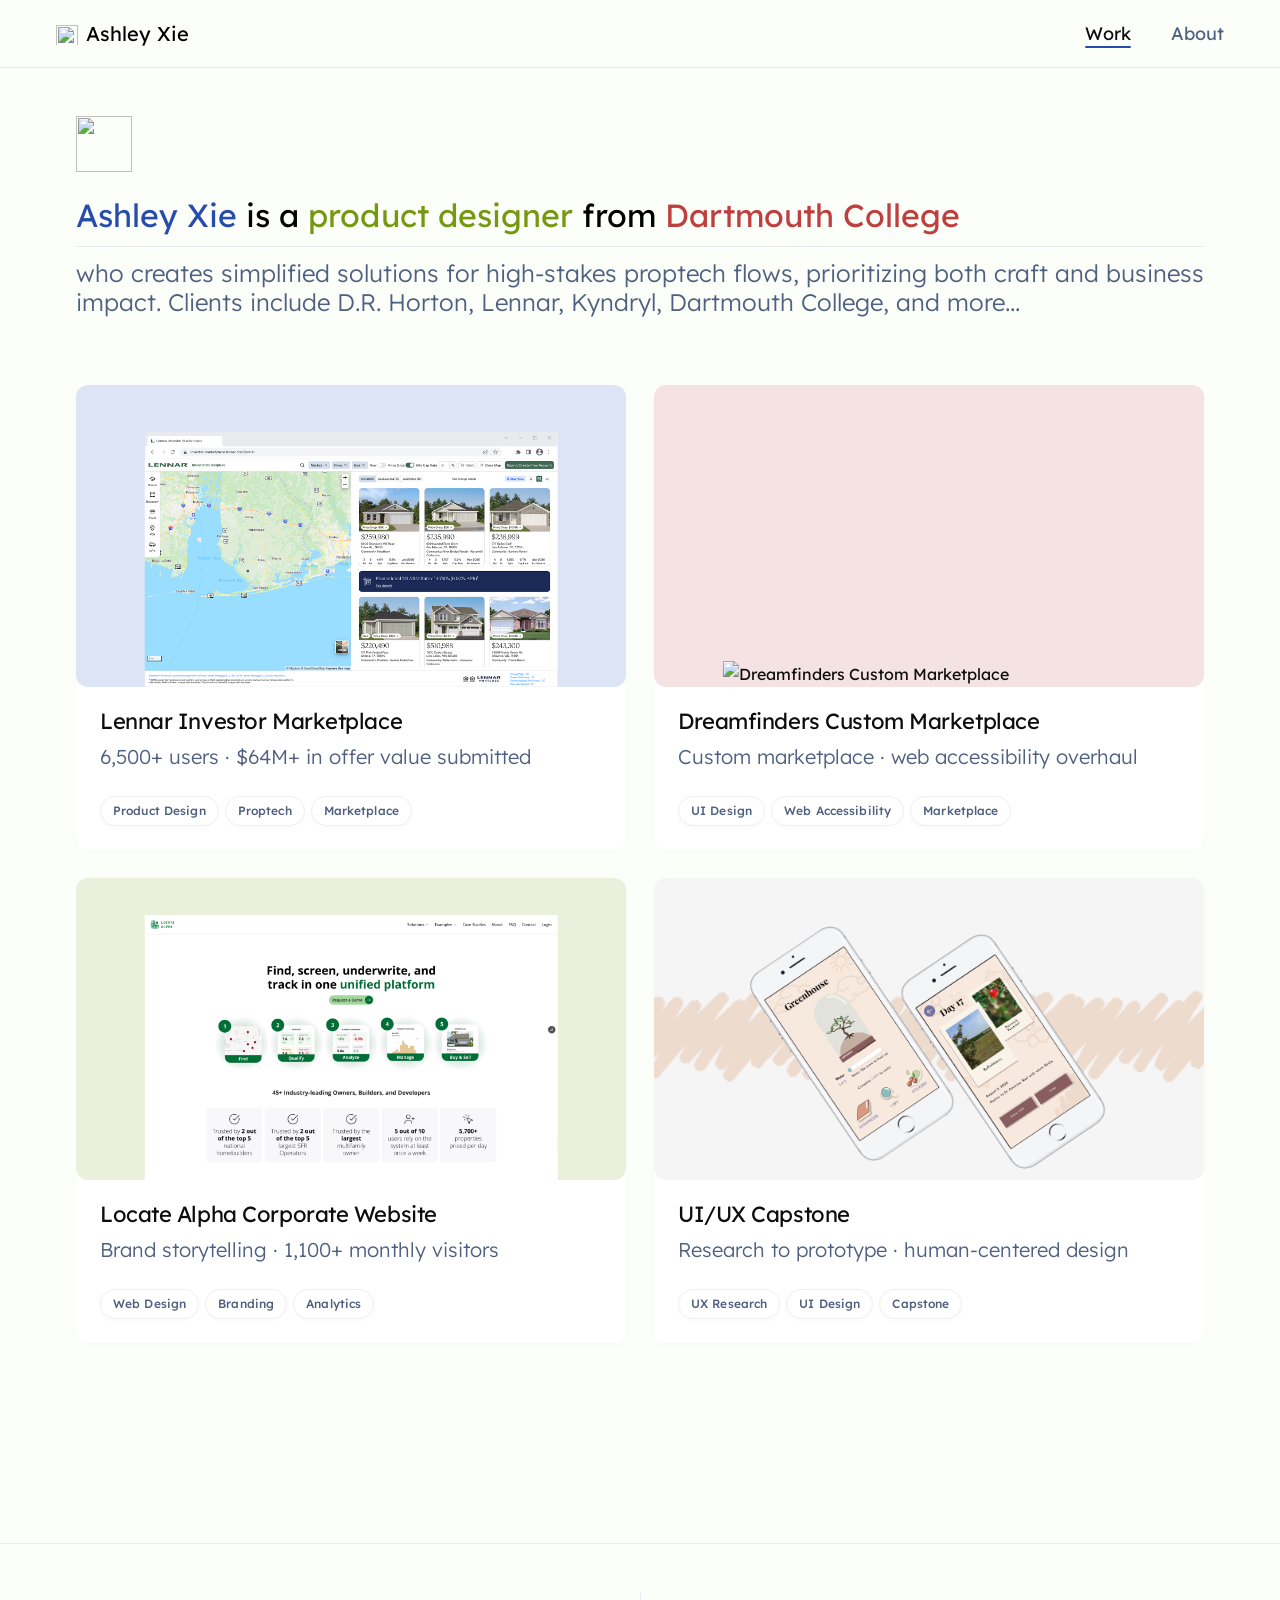
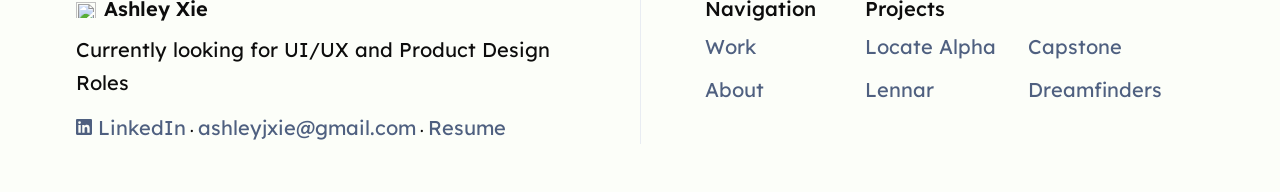
==== commit 7c264c4d: "update styles" ====
--- a/index.html
+++ b/index.html
@@ -7,16 +7,21 @@
   <meta name="description" content="Ashley Xie is a product designer focused on high-stakes proptech flows at Locate Alpha." />
   <link rel="preconnect" href="https://fonts.googleapis.com" />
   <link rel="preconnect" href="https://fonts.gstatic.com" crossorigin />
-  <link href="https://fonts.googleapis.com/css2?family=Lexend:wght@300;400;500;600;700&display=swap" rel="stylesheet" />
+  <link href="https://fonts.googleapis.com/css2?family=Instrument+Serif:ital@0;1&family=Lexend:wght@300;400;500;600;700&display=swap" rel="stylesheet" />
   <link rel="stylesheet" href="css/styles.css" />
-  <link rel="icon" type="image/png" href="images/star.png" />
+  <link rel="icon" type="image/svg+xml" href="images/star.svg" />
 </head>
 <body>
+
+  <div id="page-loader" role="status" aria-label="Loading">
+    <img src="images/star.svg" alt="" class="loader__star" aria-hidden="true" />
+    <span class="loader__name">Ashley Xie</span>
+  </div>
 
   <!-- ── Navigation ─────────────────────────────────────────── -->
   <nav class="nav" role="navigation" aria-label="Main navigation">
     <div class="nav__inner">
-      <a href="index.html" class="nav__logo"><img src="images/star.png" alt="" class="nav__logo-star" aria-hidden="true" />Ashley Xie</a>
+      <a href="index.html" class="nav__logo"><img src="images/star.svg" alt="" class="nav__logo-star" aria-hidden="true" />Ashley Xie</a>
       <button class="nav__toggle" aria-label="Toggle navigation menu" aria-expanded="false">
         <span></span><span></span><span></span>
       </button>
@@ -31,7 +36,7 @@
     <!-- ── Hero ───────────────────────────────────────────────── -->
     <section class="hero" aria-labelledby="hero-heading">
       <div class="container">
-        <img src="images/star.png" alt="" class="hero__star" aria-hidden="true" />
+        <img src="images/star.svg" alt="" class="hero__star" aria-hidden="true" />
         <p class="hero__statement" id="hero-heading">
           <span class="hero__line1"><strong class="hl-blue">Ashley Xie</strong> is a
           <strong class="hl-green">product designer</strong> from
@@ -54,7 +59,7 @@
               </div>
               <div class="card__body">
                 <h3 class="card__title">Lennar Investor Marketplace</h3>
-                <p class="card__desc">6,500+ users · $64M+ new revenue in two months</p>
+                <p class="card__desc">6,500+ users · $64M+ in offer value submitted</p>
                 <div class="card__tags">
                   <span class="tag">Product Design</span>
                   <span class="tag">Proptech</span>
@@ -67,8 +72,8 @@
           <!-- Card 2 — Dreamfinders -->
           <article class="card">
             <a href="dreamfinders.html" class="card__link" aria-label="View Dreamfinders Custom Marketplace case study">
-              <div class="card__thumb card__thumb--3 card__thumb--coming-soon">
-                <span class="card__coming-soon">Coming Soon</span>
+              <div class="card__thumb card__thumb--3">
+                <img src="images/projects/dreamfinders.jpg" alt="Dreamfinders Custom Marketplace" />
               </div>
               <div class="card__body">
                 <h3 class="card__title">Dreamfinders Custom Marketplace</h3>
@@ -129,14 +134,18 @@
       <div class="footer__inner">
         <div class="footer__brand">
           <p class="footer__brand-name">
-            <img src="images/star.png" alt="" class="footer__star-img" aria-hidden="true" />
+            <img src="images/star.svg" alt="" class="footer__star-img" aria-hidden="true" />
             Ashley Xie
           </p>
-          <p class="footer__tagline">Product Designer</p>
+          <p class="footer__tagline">Currently looking for UI/UX and Product Design Roles</p>
           <a href="https://www.linkedin.com/in/ashley-xie/" target="_blank" rel="noopener noreferrer" class="footer__social-link" aria-label="Connect on LinkedIn">
             <svg width="16" height="16" viewBox="0 0 24 24" fill="currentColor" aria-hidden="true"><path d="M20.447 20.452h-3.554v-5.569c0-1.328-.027-3.037-1.852-3.037-1.853 0-2.136 1.445-2.136 2.939v5.667H9.351V9h3.414v1.561h.046c.477-.9 1.637-1.85 3.37-1.85 3.601 0 4.267 2.37 4.267 5.455v6.286zM5.337 7.433a2.062 2.062 0 0 1-2.063-2.065 2.064 2.064 0 1 1 2.063 2.065zm1.782 13.019H3.555V9h3.564v11.452zM22.225 0H1.771C.792 0 0 .774 0 1.729v20.542C0 23.227.792 24 1.771 24h20.451C23.2 24 24 23.227 24 22.271V1.729C24 .774 23.2 0 22.222 0h.003z"/></svg>
             LinkedIn
           </a>
+          <span class="footer__social-sep"> · </span>
+          <a href="mailto:ashleyjxie@gmail.com" class="footer__social-link">ashleyjxie@gmail.com</a>
+          <span class="footer__social-sep"> · </span>
+          <a href="axie_resume_2026.pdf" download class="footer__social-link">Resume</a>
         </div>
         <div class="footer__divider" aria-hidden="true"></div>
         <nav class="footer__col" aria-label="Site navigation">
--- a/css/styles.css
+++ b/css/styles.css
@@ -44,6 +44,46 @@
 }
 
 /* ============================================================
+   PAGE LOADER
+   ============================================================ */
+#page-loader {
+  position: fixed;
+  inset: 0;
+  z-index: 9999;
+  background: var(--color-bg);
+  display: flex;
+  flex-direction: column;
+  align-items: center;
+  justify-content: center;
+  gap: 14px;
+  opacity: 0;
+  pointer-events: none;
+  transition: opacity 0.35s ease;
+}
+#page-loader.is-visible {
+  opacity: 1;
+  pointer-events: auto;
+}
+#page-loader.is-hidden {
+  opacity: 0;
+  pointer-events: none;
+}
+.loader__star {
+  width: 36px;
+  height: 36px;
+  animation: loader-spin 1.1s linear infinite;
+}
+.loader__name {
+  font-size: var(--text-base);
+  font-weight: 400;
+  color: var(--color-text);
+  letter-spacing: -0.01em;
+}
+@keyframes loader-spin {
+  to { transform: rotate(360deg); }
+}
+
+/* ============================================================
    RESET
    ============================================================ */
 *, *::before, *::after { box-sizing: border-box; margin: 0; padding: 0; }
@@ -195,6 +235,48 @@
 }
 .btn--ghost:hover {
   background: var(--color-light-blue);
+}
+
+/* Slide-bubble button */
+.btn--slide {
+  position: relative;
+  overflow: hidden;
+  background: var(--color-accent);
+  color: #fff;
+  border: 1.5px solid var(--color-accent);
+  gap: 0;
+  transition: color 0.38s ease, border-color 0.38s ease;
+}
+.btn--slide::before {
+  content: '';
+  position: absolute;
+  inset: 0;
+  background: var(--color-light-blue);
+  border-radius: inherit;
+  transform: scaleX(0);
+  transform-origin: left center;
+  transition: transform 0.38s cubic-bezier(0.4, 0, 0.2, 1);
+}
+.btn--slide:hover {
+  color: var(--color-accent);
+  border-color: var(--color-accent);
+}
+.btn--slide:hover::before {
+  transform: scaleX(1);
+}
+.btn--slide__text,
+.btn--slide__arrow {
+  position: relative;
+  z-index: 1;
+}
+.btn--slide__arrow {
+  display: inline-flex;
+  align-items: center;
+  margin-left: 8px;
+  transition: transform 0.3s ease;
+}
+.btn--slide:hover .btn--slide__arrow {
+  transform: rotate(45deg);
 }
 
 /* ============================================================
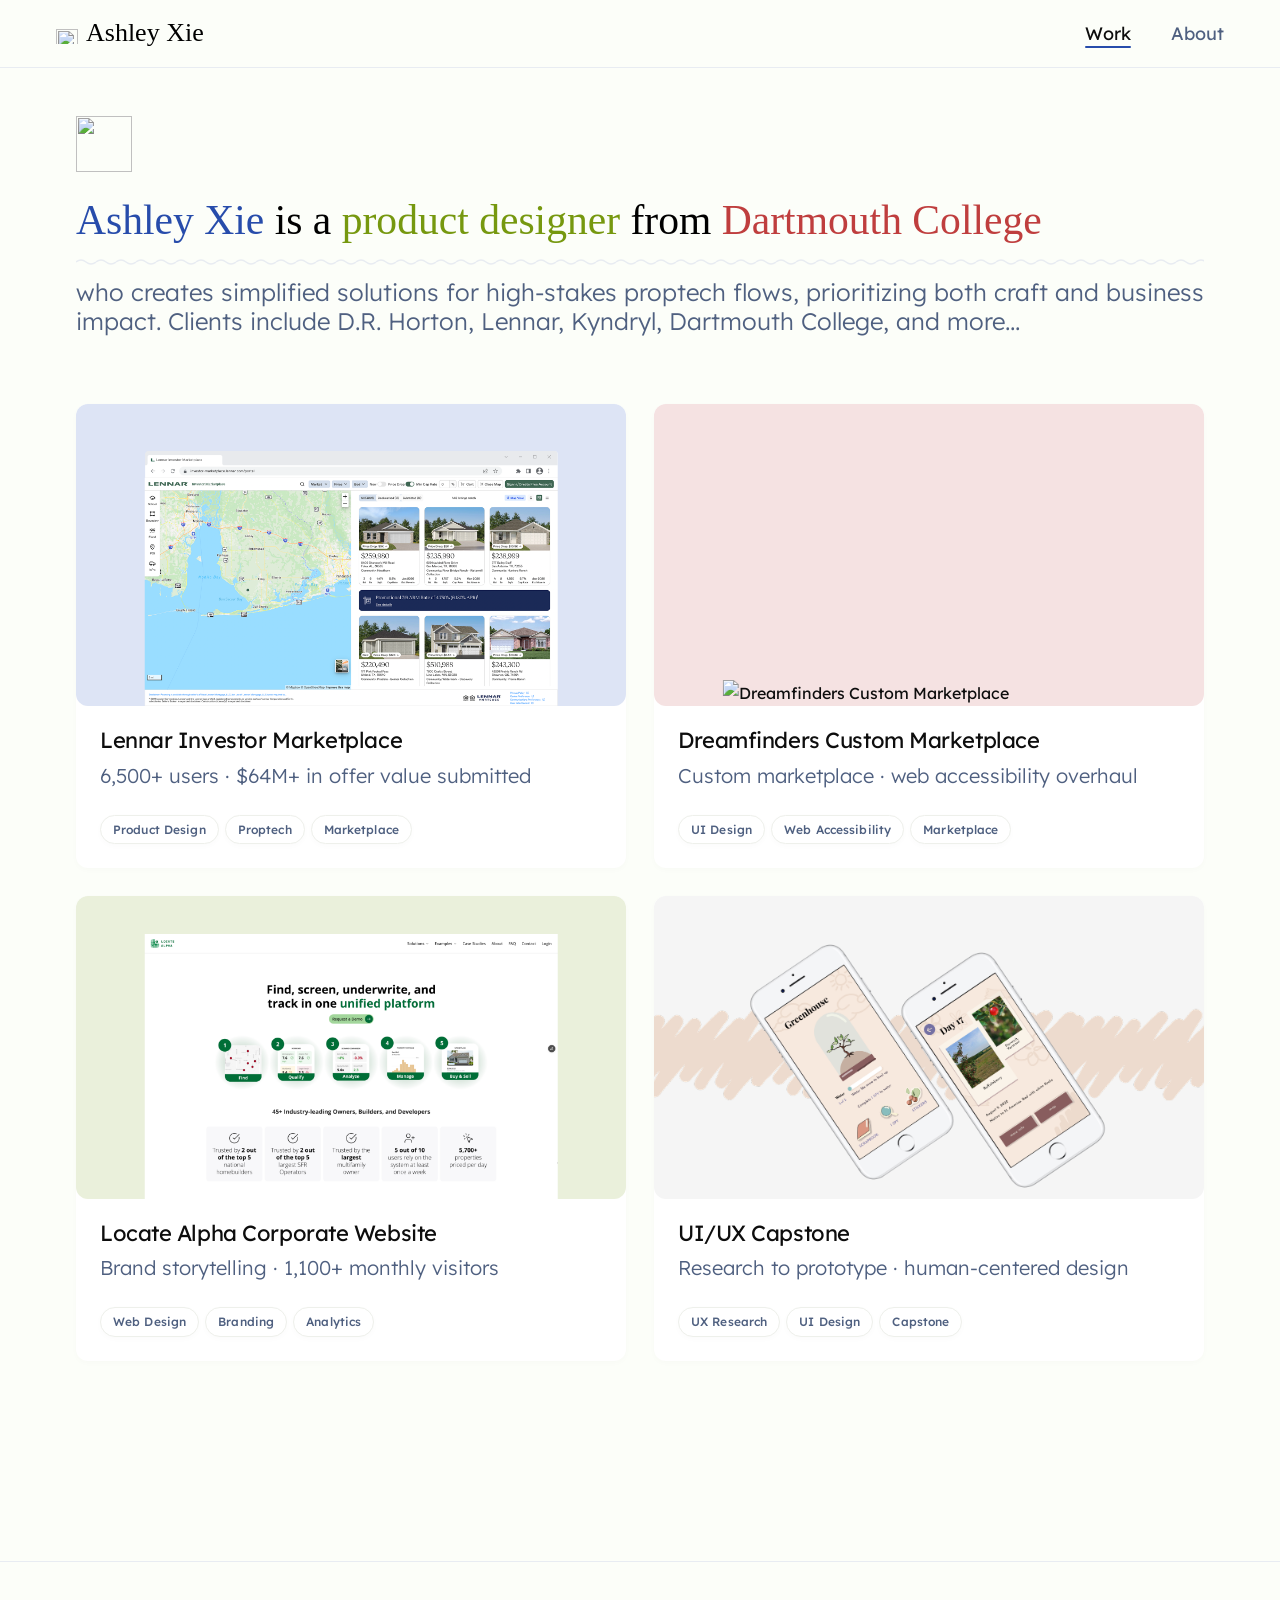
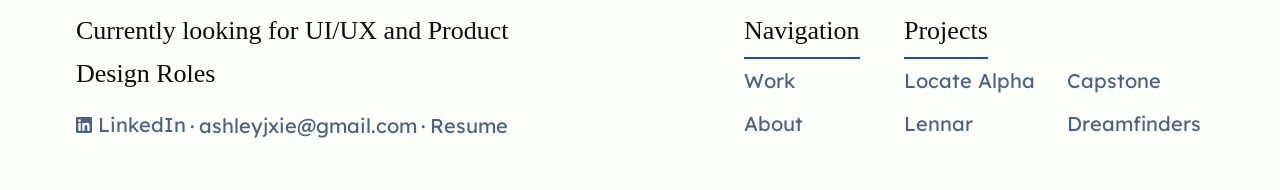
==== commit 52b85b26: "update styles" ====
--- a/index.html
+++ b/index.html
@@ -133,10 +133,6 @@
     <div class="container">
       <div class="footer__inner">
         <div class="footer__brand">
-          <p class="footer__brand-name">
-            <img src="images/star.svg" alt="" class="footer__star-img" aria-hidden="true" />
-            Ashley Xie
-          </p>
           <p class="footer__tagline">Currently looking for UI/UX and Product Design Roles</p>
           <a href="https://www.linkedin.com/in/ashley-xie/" target="_blank" rel="noopener noreferrer" class="footer__social-link" aria-label="Connect on LinkedIn">
             <svg width="16" height="16" viewBox="0 0 24 24" fill="currentColor" aria-hidden="true"><path d="M20.447 20.452h-3.554v-5.569c0-1.328-.027-3.037-1.852-3.037-1.853 0-2.136 1.445-2.136 2.939v5.667H9.351V9h3.414v1.561h.046c.477-.9 1.637-1.85 3.37-1.85 3.601 0 4.267 2.37 4.267 5.455v6.286zM5.337 7.433a2.062 2.062 0 0 1-2.063-2.065 2.064 2.064 0 1 1 2.063 2.065zm1.782 13.019H3.555V9h3.564v11.452zM22.225 0H1.771C.792 0 0 .774 0 1.729v20.542C0 23.227.792 24 1.771 24h20.451C23.2 24 24 23.227 24 22.271V1.729C24 .774 23.2 0 22.222 0h.003z"/></svg>
--- a/css/styles.css
+++ b/css/styles.css
@@ -138,7 +138,8 @@
   display: flex;
   align-items: center;
   gap: 8px;
-  font-size: 20px;
+  font-size: 26px;
+  font-family: 'Instrument Serif', serif;
   font-weight: 400;
   letter-spacing: 0;
   color: #000000;
@@ -368,11 +369,23 @@
 }
 
 .hero__line1 {
-  font-size: 32px;
+  font-size: 41.6px;
+  font-family: 'Instrument Serif', serif;
   display: block;
-  border-bottom: 1px solid var(--color-border);
-  padding-bottom: 12px;
+  position: relative;
+  padding-bottom: 20px;
   margin-bottom: 12px;
+}
+.hero__line1::after {
+  content: '';
+  position: absolute;
+  bottom: 0;
+  left: 0;
+  right: 0;
+  height: 8px;
+  background-image: url("data:image/svg+xml,%3Csvg xmlns='http://www.w3.org/2000/svg' width='20' height='8'%3E%3Cpath d='M0 4 Q5 0 10 4 Q15 8 20 4' fill='none' stroke='%23E8ECF2' stroke-width='1.5'/%3E%3C/svg%3E");
+  background-repeat: repeat-x;
+  background-position: bottom left;
 }
 
 .hero__statement {
@@ -570,8 +583,9 @@
   display: flex;
   align-items: center;
   gap: 8px;
-  font-size: 20px;
-  font-weight: 600;
+  font-size: 26px;
+  font-family: 'Instrument Serif', serif;
+  font-weight: 400;
   color: var(--color-text);
   margin-bottom: 8px;
 }
@@ -582,7 +596,8 @@
   flex-shrink: 0;
 }
 .footer__tagline {
-  font-size: 20px;
+  font-size: 26px;
+  font-family: 'Instrument Serif', serif;
   font-weight: 400;
   color: var(--color-text);
 }
@@ -596,14 +611,47 @@
   color: var(--color-text-muted);
   transition: color var(--ease);
 }
+.footer__social-link {
+  position: relative;
+}
+.footer__social-link::after {
+  content: '';
+  position: absolute;
+  bottom: -3px; left: 0; right: 0;
+  height: 2px;
+  background: var(--color-accent);
+  border-radius: 2px;
+  transform: scaleX(0);
+  transition: transform var(--ease);
+  transform-origin: left;
+}
 .footer__social-link:hover { color: var(--color-text); }
+.footer__social-link:hover::after { transform: scaleX(1); }
+.footer__social-sep {
+  display: inline-block;
+  margin-top: 12px;
+  color: var(--color-text-muted);
+  font-size: 20px;
+}
 
 /* Vertical divider */
 .footer__divider {
-  width: 1px;
-  background: var(--color-border);
+  display: flex;
+  align-items: center;
+  justify-content: center;
   align-self: stretch;
   flex-shrink: 0;
+  width: 40px;
+}
+.footer__divider::after {
+  content: '';
+  display: block;
+  width: 56px;
+  height: 56px;
+  background-image: url('../images/star.svg');
+  background-size: contain;
+  background-repeat: no-repeat;
+  background-position: center;
 }
 
 /* Nav columns */
@@ -618,10 +666,14 @@
 .footer__divider + .footer__col { margin-left: 64px; }
 .footer__col + .footer__col    { margin-left: 40px; }
 .footer__col-heading {
-  font-size: 20px;
-  font-weight: 500;
+  font-size: 26px;
+  font-family: 'Instrument Serif', serif;
+  font-weight: 400;
   color: var(--color-text);
   margin-bottom: -5px;
+  display: inline-block;
+  border-bottom: 2px solid var(--color-accent);
+  padding-bottom: 4px;
 }
 .footer__link {
   font-size: 20px;
@@ -672,7 +724,8 @@
 }
 
 .about-label {
-  font-size: clamp(18px, 2vw, 22px);
+  font-size: 41px;
+  font-family: 'Instrument Serif', serif;
   font-weight: 400;
   color: var(--color-text);
   line-height: 1.2;
@@ -682,15 +735,15 @@
   padding-bottom: 4px;
 }
 
+.about-bio p.about-label {
+  font-size: 41px;
+}
 .about-bio p {
   font-size: clamp(18px, 2vw, 22px);
   font-weight: 300;
   color: var(--color-text);
   line-height: 1.2;
   margin-bottom: var(--space-md);
-}
-.about-bio .about-label {
-  font-weight: 400;
 }
 
 .about-skills {
@@ -825,7 +878,18 @@
 
   .footer__inner { flex-direction: column; gap: var(--space-md); align-items: stretch; }
   .footer__col { margin-left: 0 !important; width: 100%; }
-  .footer__brand { text-align: left; width: 100%; padding-right: 0; padding-bottom: var(--space-md); border-bottom: 1px solid var(--color-border); }
+  .footer__brand { text-align: left; width: 100%; padding-right: 0; padding-bottom: calc(var(--space-md) + 8px); position: relative; }
+  .footer__brand::after {
+    content: '';
+    position: absolute;
+    bottom: 0;
+    left: 0;
+    right: 0;
+    height: 8px;
+    background-image: url("data:image/svg+xml,%3Csvg xmlns='http://www.w3.org/2000/svg' width='20' height='8'%3E%3Cpath d='M0 4 Q5 0 10 4 Q15 8 20 4' fill='none' stroke='%23E8ECF2' stroke-width='1.5'/%3E%3C/svg%3E");
+    background-repeat: repeat-x;
+    background-position: bottom left;
+  }
   .footer__brand-name { justify-content: flex-start; }
   .footer__divider { display: none; }
 }
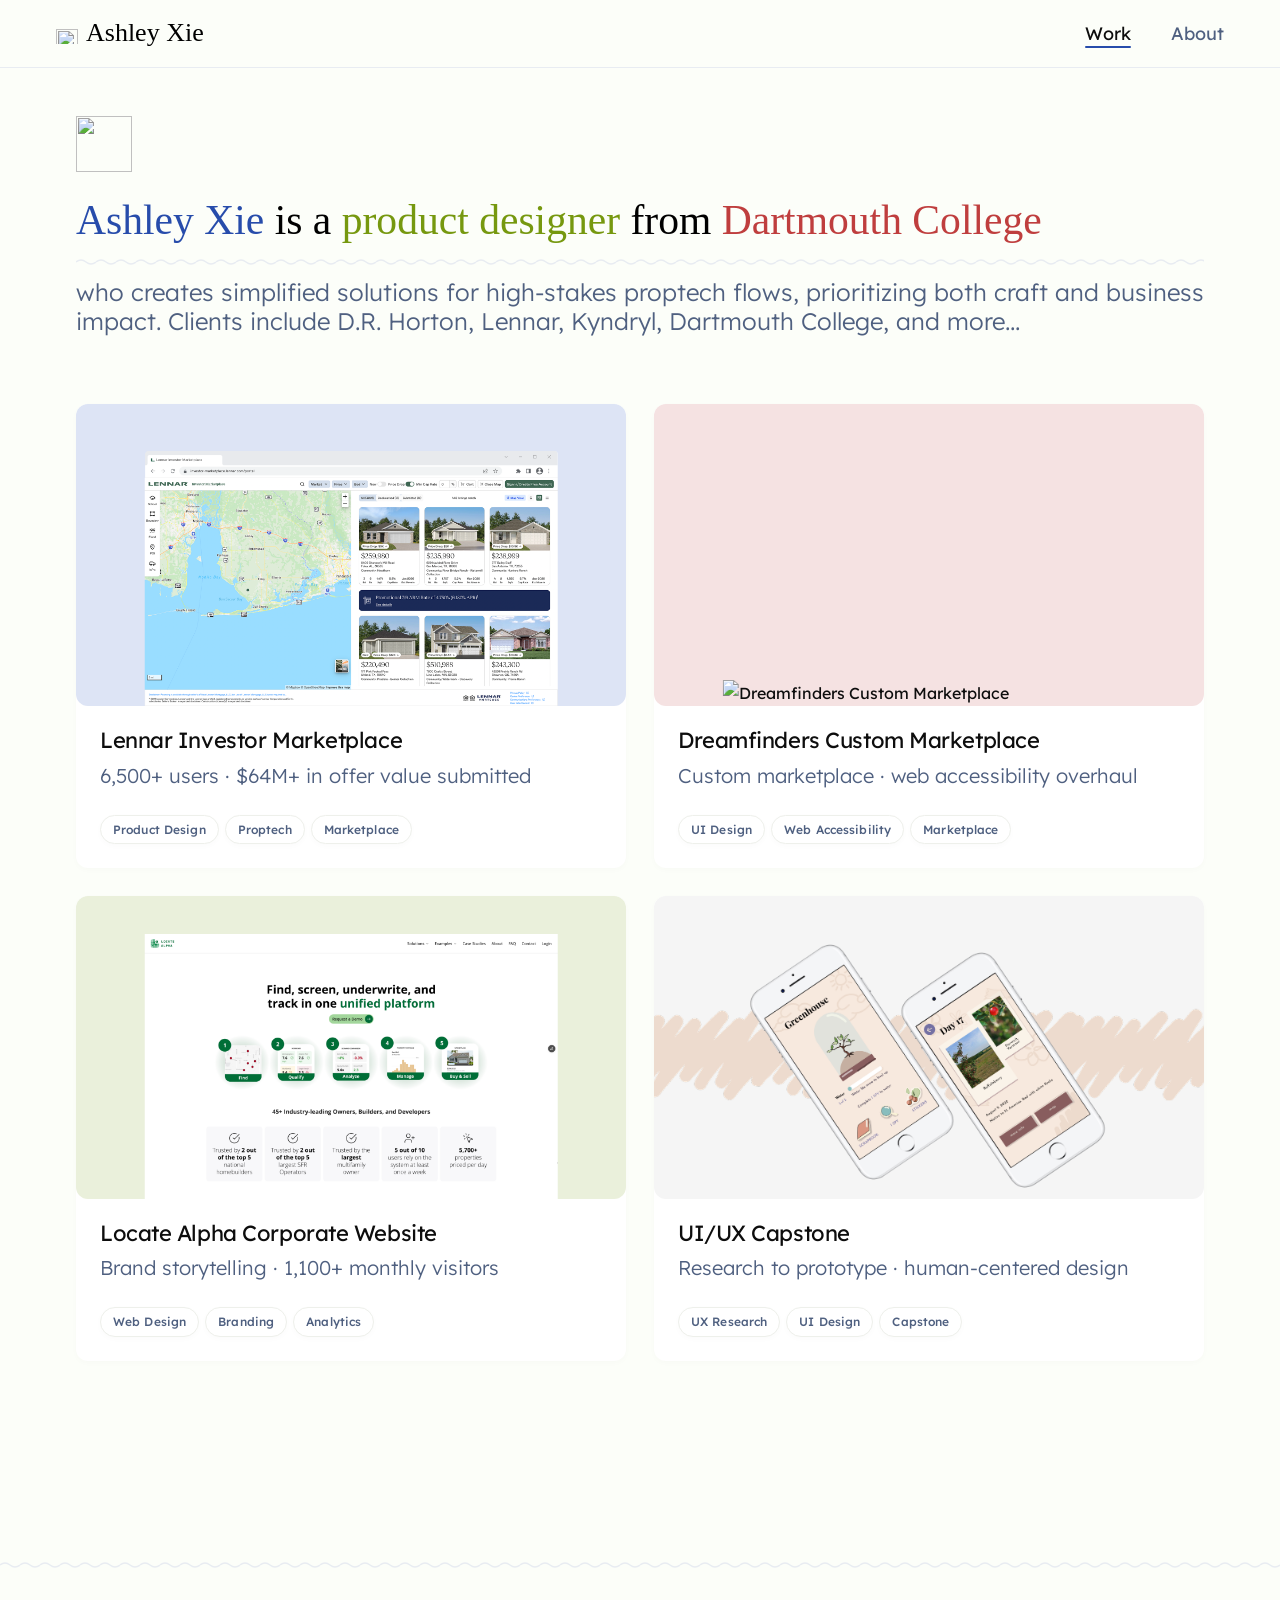
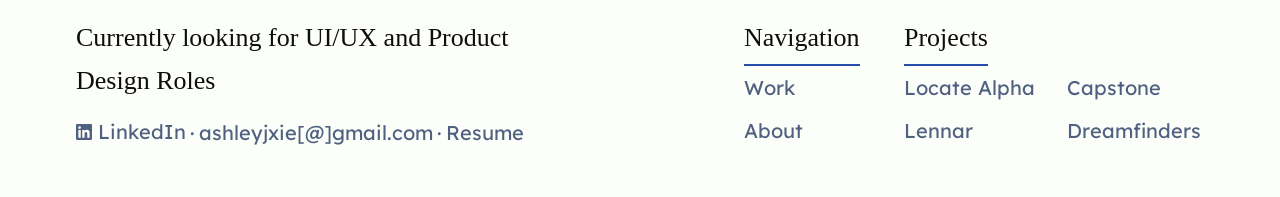
==== commit b2f1d6dc: "update styles" ====
--- a/index.html
+++ b/index.html
@@ -139,7 +139,7 @@
             LinkedIn
           </a>
           <span class="footer__social-sep"> · </span>
-          <a href="mailto:ashleyjxie@gmail.com" class="footer__social-link">ashleyjxie@gmail.com</a>
+          <a href="mailto:ashleyjxie@gmail.com" class="footer__social-link">ashleyjxie[@]gmail.com</a>
           <span class="footer__social-sep"> · </span>
           <a href="axie_resume_2026.pdf" download class="footer__social-link">Resume</a>
         </div>
--- a/css/styles.css
+++ b/css/styles.css
@@ -561,9 +561,20 @@
    ============================================================ */
 .footer {
   background: var(--color-bg);
-  border-top: 1px solid var(--color-border);
-  padding: var(--space-lg) 0;
+  position: relative;
+  padding: calc(var(--space-lg) + 8px) 0 var(--space-lg);
   margin-top: var(--space-xl);
+}
+.footer::before {
+  content: '';
+  position: absolute;
+  top: 0;
+  left: 0;
+  right: 0;
+  height: 8px;
+  background-image: url("data:image/svg+xml,%3Csvg xmlns='http://www.w3.org/2000/svg' width='20' height='8'%3E%3Cpath d='M0 4 Q5 0 10 4 Q15 8 20 4' fill='none' stroke='%23E8ECF2' stroke-width='1.5'/%3E%3C/svg%3E");
+  background-repeat: repeat-x;
+  background-position: top left;
 }
 
 .footer__inner {
